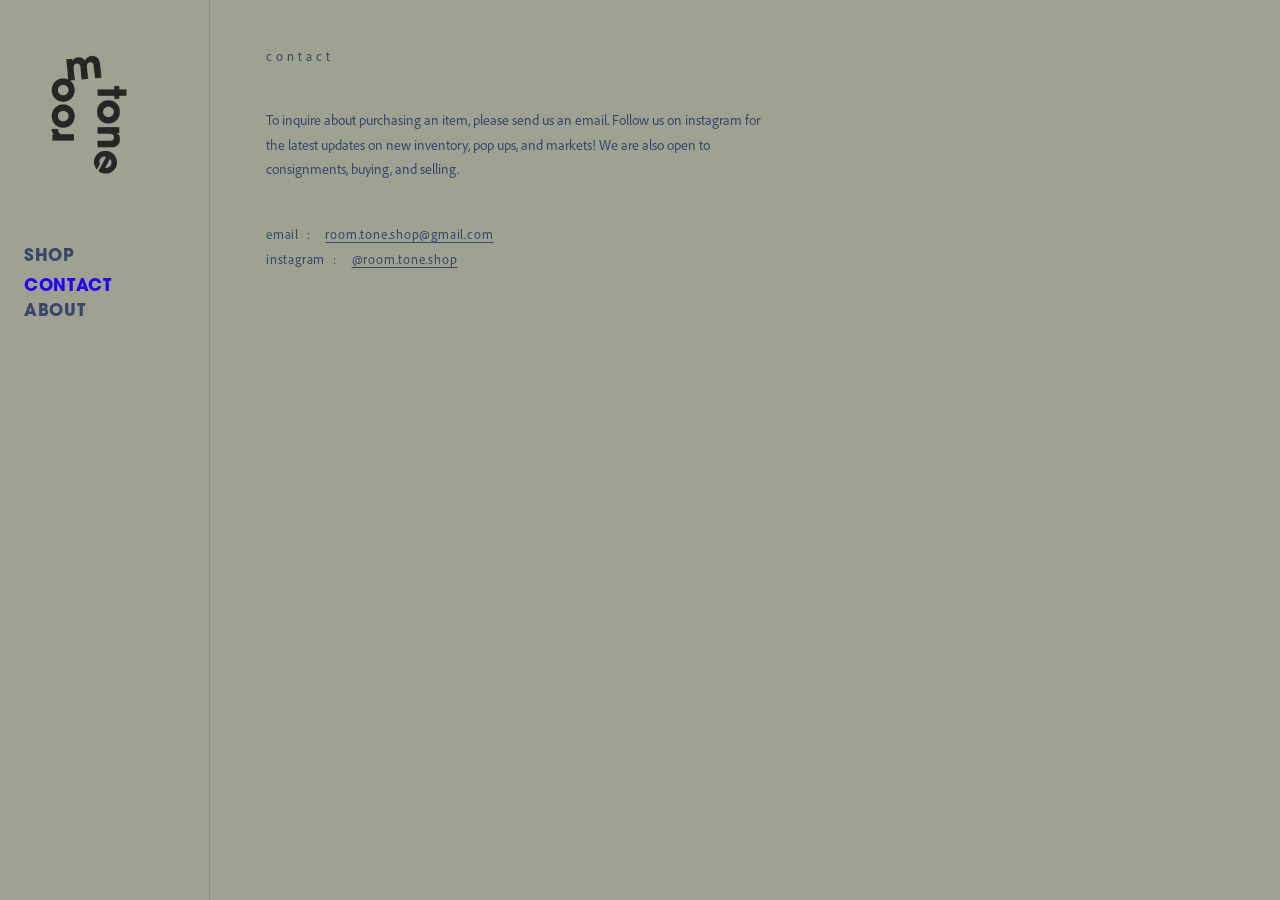
==== contact.html @ 2013b772 "first draft" ====
<!DOCTYPE html>
<html lang="en">
<head>
  <meta charset="UTF-8">
  <meta name="viewport" content="width=device-width, initial-scale=1.0">
  <title>Contact — Room Tone</title>
  <link rel="stylesheet" href="css/style.css">
  <script src="js/colorway.js"></script>
</head>
<body>

  <button class="hamburger" aria-label="Toggle navigation">
    <span></span>
    <span></span>
    <span></span>
  </button>

  <div class="page-wrapper">

    <aside class="sidebar">
      <a href="index.html" class="sidebar-logo">
        <img src="Logo/Logo.png" alt="Room Tone" class="sidebar-logo-img logo-img">
      </a>
      <nav class="sidebar-nav">
        <a href="shop.html"    class="sidebar-nav-main">SHOP</a>
        <ul class="category-filters">
          <li><a href="shop.html?cat=all"      class="cat-filter" data-cat="all">all</a></li>
          <li><a href="shop.html?cat=tables"   class="cat-filter" data-cat="tables">tables</a></li>
          <li><a href="shop.html?cat=seating"  class="cat-filter" data-cat="seating">seating</a></li>
          <li><a href="shop.html?cat=lighting" class="cat-filter" data-cat="lighting">lighting</a></li>
          <li><a href="shop.html?cat=storage"  class="cat-filter" data-cat="storage">storage</a></li>
          <li><a href="shop.html?cat=textiles" class="cat-filter" data-cat="textiles">textiles</a></li>
          <li><a href="shop.html?cat=art"      class="cat-filter" data-cat="art">art + mirrors</a></li>
          <li><a href="shop.html?cat=objects"  class="cat-filter" data-cat="objects">objects</a></li>
        </ul>
        <a href="contact.html" class="sidebar-nav-main active">CONTACT</a>
        <a href="about.html"   class="sidebar-nav-main">ABOUT</a>
      </nav>
    </aside>

    <main class="main-content">
      <span class="page-title">contact</span>

      <p class="contact-body-text">
        To inquire about purchasing an item, please send us an email. Follow us on instagram
        for the latest updates on new inventory, pop ups, and markets! We are also open to
        consignments, buying, and selling.
      </p>

      <div class="contact-details">
        <p class="contact-line">
          email &nbsp;:&nbsp;&nbsp;&nbsp;
          <a href="mailto:room.tone.shop@gmail.com">room.tone.shop@gmail.com</a>
        </p>
        <p class="contact-line">
          instagram &nbsp;:&nbsp;&nbsp;&nbsp;
          <a href="https://instagram.com/room.tone.shop" target="_blank" rel="noopener">@room.tone.shop</a>
        </p>
      </div>
    </main>

  </div>

  <script src="js/nav.js"></script>

</body>
</html>
---- css/style.css ----
/* =============================================================
   ROOM TONE — style.css
   ============================================================= */

/* ---------- FONTS ---------- */
@font-face {
  font-family: 'Avant Garde';
  src: url('../Fonts/ITC Avant Garde Gothic Bold.otf') format('opentype');
  font-weight: 700;
  font-style: normal;
}

@font-face {
  font-family: 'Adobe Clean';
  src: url('../Fonts/AdobeClean-Regular.otf') format('opentype');
  font-weight: 400;
  font-style: normal;
}

@font-face {
  font-family: 'Adobe Clean';
  src: url('../Fonts/AdobeClean-It.otf') format('opentype');
  font-weight: 400;
  font-style: italic;
}

/* ---------- CSS CUSTOM PROPERTIES ---------- */
:root {
  --color-bg: #f5f0e1;
  --color-text: #1a1a1a;
  --color-accent: #2400ff;
  --sidebar-width: 210px;
  --font-heading: 'Avant Garde', 'Century Gothic', 'Futura', 'Arial Black', sans-serif;
  --font-body: 'Adobe Clean', 'Helvetica Neue', 'Segoe UI', Arial, sans-serif;
}

/* ---------- RESET ---------- */
*, *::before, *::after {
  box-sizing: border-box;
  margin: 0;
  padding: 0;
}

html {
  background-color: var(--color-bg);
}

body {
  background-color: var(--color-bg);
  color: var(--color-text);
  font-family: var(--font-body);
  min-height: 100vh;
}

a {
  color: inherit;
  text-decoration: none;
}

ul, ol {
  list-style: none;
}

img {
  display: block;
  max-width: 100%;
  height: auto;
}

button {
  cursor: pointer;
}

/* ============================================================
   HOME PAGE
   ============================================================ */

.home-body {
  display: flex;
  align-items: center;
  justify-content: center;
  min-height: 100vh;
  position: relative;
  overflow: hidden;
}

.home-nav {
  position: fixed;
  top: 2rem;
  right: 2.5rem;
  display: flex;
  gap: 2.5rem;
  z-index: 10;
}

.home-nav a {
  font-family: var(--font-body);
  font-size: 0.78rem;
  letter-spacing: 0.22em;
  text-transform: lowercase;
  color: var(--color-text);
  transition: opacity 0.2s;
}

.home-nav a:hover {
  opacity: 0.5;
}

.home-logo-link {
  display: block;
}

.home-logo-img {
  width: min(500px, 42vw);
  height: auto;
}

/* ============================================================
   INNER PAGE LAYOUT
   ============================================================ */

.page-wrapper {
  display: flex;
  min-height: 100vh;
}

/* ============================================================
   SIDEBAR
   ============================================================ */

.sidebar {
  width: var(--sidebar-width);
  flex-shrink: 0;
  position: sticky;
  top: 0;
  height: 100vh;
  display: flex;
  flex-direction: column;
  padding: 2.25rem 1.5rem 2rem;
  overflow-y: auto;
}

/* Border via pseudo-element so we can control opacity */
.sidebar::after {
  content: '';
  position: absolute;
  right: 0;
  top: 0;
  bottom: 0;
  width: 1px;
  background: var(--color-text);
  opacity: 0.2;
}

.sidebar-logo {
  display: block;
  margin-bottom: 2.75rem;
  flex-shrink: 0;
}

.sidebar-logo-img {
  width: 130px;
  height: auto;
}

.sidebar-nav {
  display: flex;
  flex-direction: column;
}

.sidebar-nav-main {
  font-family: var(--font-heading);
  font-weight: 700;
  font-size: 1.05rem;
  letter-spacing: 0.04em;
  text-transform: uppercase;
  color: var(--color-text);
  line-height: 1.2;
  display: block;
  transition: opacity 0.2s;
  padding: 0.15rem 0;
}

.sidebar-nav-main:hover {
  opacity: 0.6;
}

.sidebar-nav-main.active {
  color: var(--color-accent);
}

.sidebar-nav-main.active:hover {
  opacity: 1;
}

.category-filters {
  display: flex;
  flex-direction: column;
  gap: 0.1rem;
  margin: 0.3rem 0 1.4rem;
  padding-left: 0.05rem;
  overflow: hidden;
  max-height: 400px;
  transition: max-height 0.3s ease, margin-bottom 0.3s ease, opacity 0.25s ease;
  opacity: 1;
}

.category-filters.is-collapsed {
  max-height: 0;
  margin-bottom: 0;
  opacity: 0;
}


.cat-filter {
  font-family: var(--font-body);
  font-style: italic;
  font-size: 0.78rem;
  letter-spacing: 0.02em;
  color: var(--color-text);
  transition: opacity 0.2s;
  line-height: 1.7;
  display: block;
}

.cat-filter:hover {
  opacity: 0.5;
}

.cat-filter.active {
  color: var(--color-accent);
}

/* ============================================================
   MAIN CONTENT AREA
   ============================================================ */

.main-content {
  flex: 1;
  padding: 3rem 3.5rem 4rem 3.5rem;
  min-width: 0;
}

.page-title {
  font-family: var(--font-body);
  font-size: 0.82rem;
  font-weight: 400;
  letter-spacing: 0.3em;
  text-transform: lowercase;
  color: var(--color-text);
  margin-bottom: 2.75rem;
  display: block;
}

/* ============================================================
   SHOP PAGE — PRODUCT GRID
   ============================================================ */

.product-grid {
  display: grid;
  grid-template-columns: repeat(3, 1fr);
  gap: 55px 45px;
}

.product-card {
  display: block;
  cursor: pointer;
}

.product-card:hover .product-img {
  opacity: 0.78;
}

.product-img {
  width: 100%;
  height: 260px;
  object-fit: contain;
  transition: opacity 0.22s ease;
}

.product-info {
  margin-top: 0.75rem;
  font-family: var(--font-body);
  font-size: 0.78rem;
  letter-spacing: 0.03em;
  color: var(--color-text);
  text-transform: lowercase;
}

/* ============================================================
   PRODUCT DETAIL PAGE
   ============================================================ */

.product-detail {
  display: flex;
  gap: 4.5rem;
  align-items: flex-start;
}

.product-images-col {
  flex: 0 0 54%;
  min-width: 0;
}

.carousel-wrapper {
  position: relative;
}

.carousel-main {
  width: 100%;
  height: 480px;
  object-fit: contain;
}

.carousel-btn {
  position: absolute;
  top: 50%;
  transform: translateY(-50%);
  background: none;
  border: none;
  color: var(--color-text);
  font-size: 1.2rem;
  padding: 0.6rem 0.75rem;
  line-height: 1;
  opacity: 0.45;
  transition: opacity 0.2s;
  font-family: var(--font-body);
}

.carousel-btn:hover {
  opacity: 1;
}

.carousel-btn.prev {
  left: 0;
}

.carousel-btn.next {
  right: 0;
}

.carousel-thumbs {
  display: flex;
  gap: 0.6rem;
  margin-top: 0.9rem;
  flex-wrap: wrap;
}

.carousel-thumb {
  width: 68px;
  height: 68px;
  object-fit: contain;
  cursor: pointer;
  opacity: 0.42;
  transition: opacity 0.2s;
  flex-shrink: 0;
  border: none;
  background: none;
  padding: 0;
  display: block;
}

.carousel-thumb:hover,
.carousel-thumb.active {
  opacity: 1;
}

.product-info-col {
  flex: 1;
  min-width: 0;
  padding-top: 0.5rem;
}

.product-name-price {
  font-family: var(--font-body);
  font-size: 1rem;
  font-weight: 400;
  letter-spacing: 0.03em;
  text-transform: lowercase;
  color: var(--color-text);
  margin-bottom: 2.25rem;
  line-height: 1.4;
}

.product-section {
  margin-bottom: 1.4rem;
}

.product-section-label {
  font-family: var(--font-body);
  font-size: 0.7rem;
  letter-spacing: 0.12em;
  text-transform: lowercase;
  color: var(--color-text);
  opacity: 0.55;
  margin-bottom: 0.35rem;
}

.product-section-text {
  font-family: var(--font-body);
  font-size: 0.8rem;
  line-height: 1.7;
  color: var(--color-text);
}

.product-purchase {
  margin-top: 2.75rem;
  font-family: var(--font-body);
  font-size: 0.78rem;
  letter-spacing: 0.02em;
  color: var(--color-text);
}

.product-purchase a {
  text-decoration: underline;
  text-underline-offset: 3px;
}

/* ============================================================
   ABOUT PAGE
   ============================================================ */

.about-text {
  font-family: var(--font-body);
  font-size: 0.88rem;
  line-height: 1.75;
  color: var(--color-text);
  max-width: 440px;
}

/* ============================================================
   CONTACT PAGE
   ============================================================ */

.contact-body-text {
  font-family: var(--font-body);
  font-size: 0.88rem;
  line-height: 1.75;
  color: var(--color-text);
  max-width: 500px;
  margin-bottom: 2.75rem;
}

.contact-details {
  display: flex;
  flex-direction: column;
  gap: 0.55rem;
}

.contact-line {
  font-family: var(--font-body);
  font-size: 0.82rem;
  letter-spacing: 0.06em;
  color: var(--color-text);
}

.contact-line a {
  text-decoration: underline;
  text-underline-offset: 3px;
  transition: opacity 0.2s;
}

.contact-line a:hover {
  opacity: 0.6;
}

/* ============================================================
   HAMBURGER BUTTON (MOBILE)
   ============================================================ */

.hamburger {
  display: none;
  position: fixed;
  top: 1.1rem;
  right: 1.25rem;
  z-index: 100;
  background: none;
  border: none;
  padding: 0.5rem;
  flex-direction: column;
  gap: 5px;
  align-items: center;
}

.hamburger span {
  display: block;
  width: 22px;
  height: 1.5px;
  background: var(--color-text);
  transition: transform 0.28s ease, opacity 0.28s ease;
}

.hamburger.open span:nth-child(1) {
  transform: translateY(6.5px) rotate(45deg);
}

.hamburger.open span:nth-child(2) {
  opacity: 0;
}

.hamburger.open span:nth-child(3) {
  transform: translateY(-6.5px) rotate(-45deg);
}

/* ============================================================
   RESPONSIVE
   ============================================================ */

@media (max-width: 768px) {
  .page-wrapper {
    flex-direction: column;
  }

  .sidebar {
    position: fixed;
    top: 0;
    left: 0;
    right: 0;
    width: 100%;
    height: 100vh;
    overflow-y: auto;
    z-index: 90;
    transform: translateY(-105%);
    transition: transform 0.32s ease;
    padding: 5rem 2rem 2rem;
    background-color: var(--color-bg);
  }

  .sidebar.open {
    transform: translateY(0);
  }

  .sidebar::after {
    display: none;
  }

  .hamburger {
    display: flex;
  }

  .main-content {
    padding: 4.5rem 1.5rem 2.5rem;
  }

  .product-grid {
    grid-template-columns: repeat(2, 1fr);
    gap: 32px 22px;
  }

  .product-detail {
    flex-direction: column;
    gap: 2.5rem;
  }

  .product-images-col {
    flex: 0 0 auto;
    width: 100%;
  }

  .carousel-main {
    height: 320px;
  }

  .home-nav {
    top: 1.1rem;
    right: 1.25rem;
    gap: 1.5rem;
  }

  .home-logo-img {
    width: min(80vw, 380px);
  }
}

@media (max-width: 480px) {
  .product-grid {
    grid-template-columns: 1fr;
    gap: 36px 0;
  }

  .main-content {
    padding: 4.5rem 1.25rem 2rem;
  }

  .product-detail {
    gap: 2rem;
  }
}
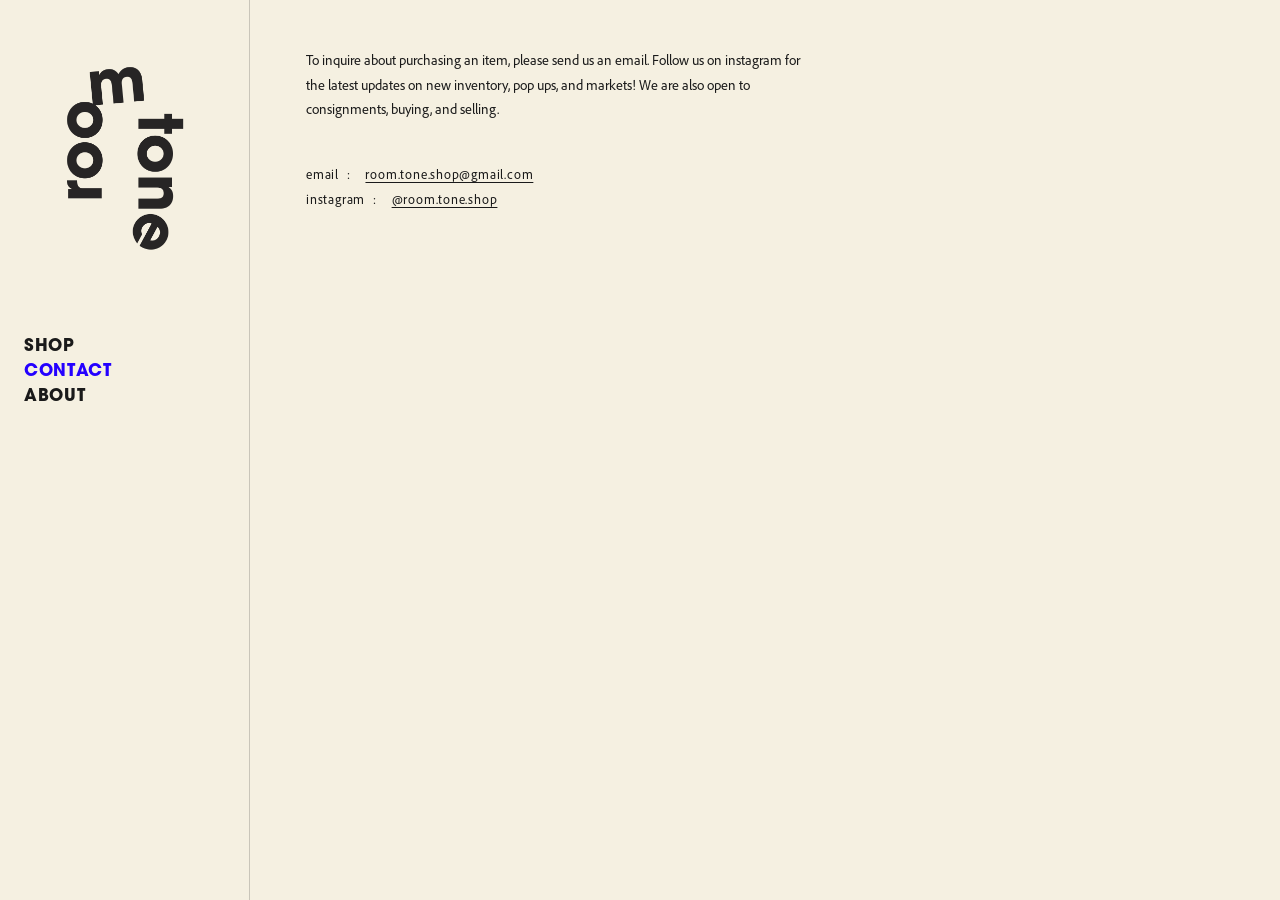
==== commit 37191be7: "first edit" ====
--- a/contact.html
+++ b/contact.html
@@ -5,7 +5,6 @@
   <meta name="viewport" content="width=device-width, initial-scale=1.0">
   <title>Contact — Room Tone</title>
   <link rel="stylesheet" href="css/style.css">
-  <script src="js/colorway.js"></script>
 </head>
 <body>
 
@@ -39,8 +38,6 @@
     </aside>
 
     <main class="main-content">
-      <span class="page-title">contact</span>
-
       <p class="contact-body-text">
         To inquire about purchasing an item, please send us an email. Follow us on instagram
         for the latest updates on new inventory, pop ups, and markets! We are also open to
--- a/css/style.css
+++ b/css/style.css
@@ -29,7 +29,7 @@
   --color-bg: #f5f0e1;
   --color-text: #1a1a1a;
   --color-accent: #2400ff;
-  --sidebar-width: 210px;
+  --sidebar-width: 250px;
   --font-heading: 'Avant Garde', 'Century Gothic', 'Futura', 'Arial Black', sans-serif;
   --font-body: 'Adobe Clean', 'Helvetica Neue', 'Segoe UI', Arial, sans-serif;
 }
@@ -81,7 +81,6 @@
   justify-content: center;
   min-height: 100vh;
   position: relative;
-  overflow: hidden;
 }
 
 .home-nav {
@@ -111,7 +110,7 @@
 }
 
 .home-logo-img {
-  width: min(500px, 42vw);
+  width: min(500px, 52vw);
   height: auto;
 }
 
@@ -138,6 +137,7 @@
   flex-direction: column;
   padding: 2.25rem 1.5rem 2rem;
   overflow-y: auto;
+  background-color: var(--color-bg);
 }
 
 /* Border via pseudo-element so we can control opacity */
@@ -159,7 +159,7 @@
 }
 
 .sidebar-logo-img {
-  width: 130px;
+  width: 100%;
   height: auto;
 }
 
@@ -197,16 +197,17 @@
   display: flex;
   flex-direction: column;
   gap: 0.1rem;
-  margin: 0.3rem 0 1.4rem;
+  margin: 0.3rem 0 0.75rem;
   padding-left: 0.05rem;
   overflow: hidden;
   max-height: 400px;
-  transition: max-height 0.3s ease, margin-bottom 0.3s ease, opacity 0.25s ease;
+  transition: max-height 0.3s ease, margin 0.3s ease, opacity 0.25s ease;
   opacity: 1;
 }
 
 .category-filters.is-collapsed {
   max-height: 0;
+  margin-top: 0;
   margin-bottom: 0;
   opacity: 0;
 }
@@ -275,6 +276,7 @@
   width: 100%;
   height: 260px;
   object-fit: contain;
+  object-position: left center;
   transition: opacity 0.22s ease;
 }
 
@@ -314,17 +316,19 @@
 
 .carousel-btn {
   position: absolute;
-  top: 50%;
-  transform: translateY(-50%);
+  top: 0;
+  bottom: 0;
+  width: 50%;
   background: none;
   border: none;
   color: var(--color-text);
   font-size: 1.2rem;
-  padding: 0.6rem 0.75rem;
-  line-height: 1;
   opacity: 0.45;
   transition: opacity 0.2s;
   font-family: var(--font-body);
+  display: flex;
+  align-items: center;
+  padding: 0 0.75rem;
 }
 
 .carousel-btn:hover {
@@ -333,10 +337,12 @@
 
 .carousel-btn.prev {
   left: 0;
+  justify-content: flex-start;
 }
 
 .carousel-btn.next {
   right: 0;
+  justify-content: flex-end;
 }
 
 .carousel-thumbs {
@@ -429,6 +435,92 @@
 }
 
 /* ============================================================
+   CONTACT FORM (about page)
+   ============================================================ */
+
+.contact-form {
+  margin-top: 2.5rem;
+  max-width: 380px;
+  display: flex;
+  flex-direction: column;
+  gap: 1.25rem;
+}
+
+.form-field {
+  display: flex;
+  flex-direction: column;
+  gap: 0.35rem;
+}
+
+.form-field label {
+  font-family: var(--font-body);
+  font-size: 0.7rem;
+  letter-spacing: 0.12em;
+  text-transform: lowercase;
+  color: var(--color-text);
+  opacity: 0.55;
+}
+
+.form-field input,
+.form-field textarea {
+  font-family: var(--font-body);
+  font-size: 0.82rem;
+  color: var(--color-text);
+  background: transparent;
+  border: none;
+  border-bottom: 1px solid var(--color-text);
+  padding: 0.3rem 0;
+  outline: none;
+  width: 100%;
+  opacity: 0.85;
+}
+
+.form-field input:focus,
+.form-field textarea:focus {
+  opacity: 1;
+}
+
+.form-field textarea {
+  resize: vertical;
+  line-height: 1.6;
+}
+
+.form-submit {
+  align-self: flex-start;
+  font-family: var(--font-body);
+  font-size: 0.78rem;
+  letter-spacing: 0.1em;
+  text-transform: lowercase;
+  background: none;
+  border: none;
+  color: var(--color-text);
+  padding: 0;
+  cursor: pointer;
+  margin-top: 0.25rem;
+  text-decoration: underline;
+  text-underline-offset: 3px;
+  transition: opacity 0.2s;
+}
+
+.form-submit:hover {
+  opacity: 0.55;
+}
+
+.form-footer {
+  display: flex;
+  align-items: baseline;
+  gap: 1.25rem;
+}
+
+.form-confirm {
+  font-family: var(--font-body);
+  font-size: 0.72rem;
+  letter-spacing: 0.08em;
+  color: var(--color-text);
+  opacity: 0.55;
+}
+
+/* ============================================================
    CONTACT PAGE
    ============================================================ */
 
@@ -464,46 +556,11 @@
   opacity: 0.6;
 }
 
-/* ============================================================
-   HAMBURGER BUTTON (MOBILE)
-   ============================================================ */
-
-.hamburger {
-  display: none;
-  position: fixed;
-  top: 1.1rem;
-  right: 1.25rem;
-  z-index: 100;
-  background: none;
-  border: none;
-  padding: 0.5rem;
-  flex-direction: column;
-  gap: 5px;
-  align-items: center;
-}
-
-.hamburger span {
-  display: block;
-  width: 22px;
-  height: 1.5px;
-  background: var(--color-text);
-  transition: transform 0.28s ease, opacity 0.28s ease;
-}
-
-.hamburger.open span:nth-child(1) {
-  transform: translateY(6.5px) rotate(45deg);
-}
-
-.hamburger.open span:nth-child(2) {
-  opacity: 0;
-}
-
-.hamburger.open span:nth-child(3) {
-  transform: translateY(-6.5px) rotate(-45deg);
-}
-
-/* ============================================================
-   RESPONSIVE
+/* hamburger kept in HTML for backwards compat but never shown */
+.hamburger { display: none !important; }
+
+/* ============================================================
+   RESPONSIVE — 768px: sidebar → top nav bar
    ============================================================ */
 
 @media (max-width: 768px) {
@@ -511,35 +568,89 @@
     flex-direction: column;
   }
 
+  /* Sidebar becomes a fixed horizontal top bar */
   .sidebar {
     position: fixed;
     top: 0;
     left: 0;
     right: 0;
     width: 100%;
-    height: 100vh;
-    overflow-y: auto;
+    height: auto;
+    flex-direction: row;
+    align-items: center;
+    justify-content: space-between;
+    padding: 0.85rem 1.25rem;
+    overflow: visible;   /* allow dropdown to escape */
     z-index: 90;
-    transform: translateY(-105%);
-    transition: transform 0.32s ease;
-    padding: 5rem 2rem 2rem;
+  }
+
+  /* Border on bottom instead of right */
+  .sidebar::after {
+    top: auto;
+    right: 0;
+    bottom: 0;
+    left: 0;
+    width: 100%;
+    height: 1px;
+  }
+
+  .sidebar-logo {
+    margin-bottom: 0;
+    flex-shrink: 0;
+  }
+
+  .sidebar-logo-img {
+    width: 60px;
+  }
+
+  /* Nav links sit in a row */
+  .sidebar-nav {
+    flex-direction: row;
+    align-items: center;
+    gap: 1.1rem;
+  }
+
+  .sidebar-nav-main {
+    font-size: 0.68rem;
+    letter-spacing: 0.07em;
+    padding: 0;
+  }
+
+  /* Category filters drop down below the nav bar */
+  .category-filters {
+    position: absolute;
+    top: 100%;
+    left: 0;
+    right: 0;
+    flex-direction: row;
+    flex-wrap: wrap;
+    gap: 0.3rem 1rem;
+    padding: 0.7rem 1.25rem;
+    margin: 0;
     background-color: var(--color-bg);
-  }
-
-  .sidebar.open {
-    transform: translateY(0);
-  }
-
-  .sidebar::after {
-    display: none;
-  }
-
-  .hamburger {
-    display: flex;
-  }
-
+    border-bottom: 1px solid var(--color-text);
+    opacity: 0.9;
+    /* override desktop max-height to keep transition snappy */
+    max-height: 120px;
+  }
+
+  .category-filters.is-collapsed {
+    max-height: 0;
+    padding-top: 0;
+    padding-bottom: 0;
+    border-bottom-width: 0;
+    margin-bottom: 0;
+    opacity: 0;
+  }
+
+  .cat-filter {
+    font-size: 0.7rem;
+    line-height: 1.4;
+  }
+
+  /* Push content below the fixed nav bar */
   .main-content {
-    padding: 4.5rem 1.5rem 2.5rem;
+    padding: 5rem 1.5rem 2.5rem;
   }
 
   .product-grid {
@@ -559,12 +670,6 @@
 
   .carousel-main {
     height: 320px;
-  }
-
-  .home-nav {
-    top: 1.1rem;
-    right: 1.25rem;
-    gap: 1.5rem;
   }
 
   .home-logo-img {
@@ -579,7 +684,7 @@
   }
 
   .main-content {
-    padding: 4.5rem 1.25rem 2rem;
+    padding: 5rem 1.25rem 2rem;
   }
 
   .product-detail {
